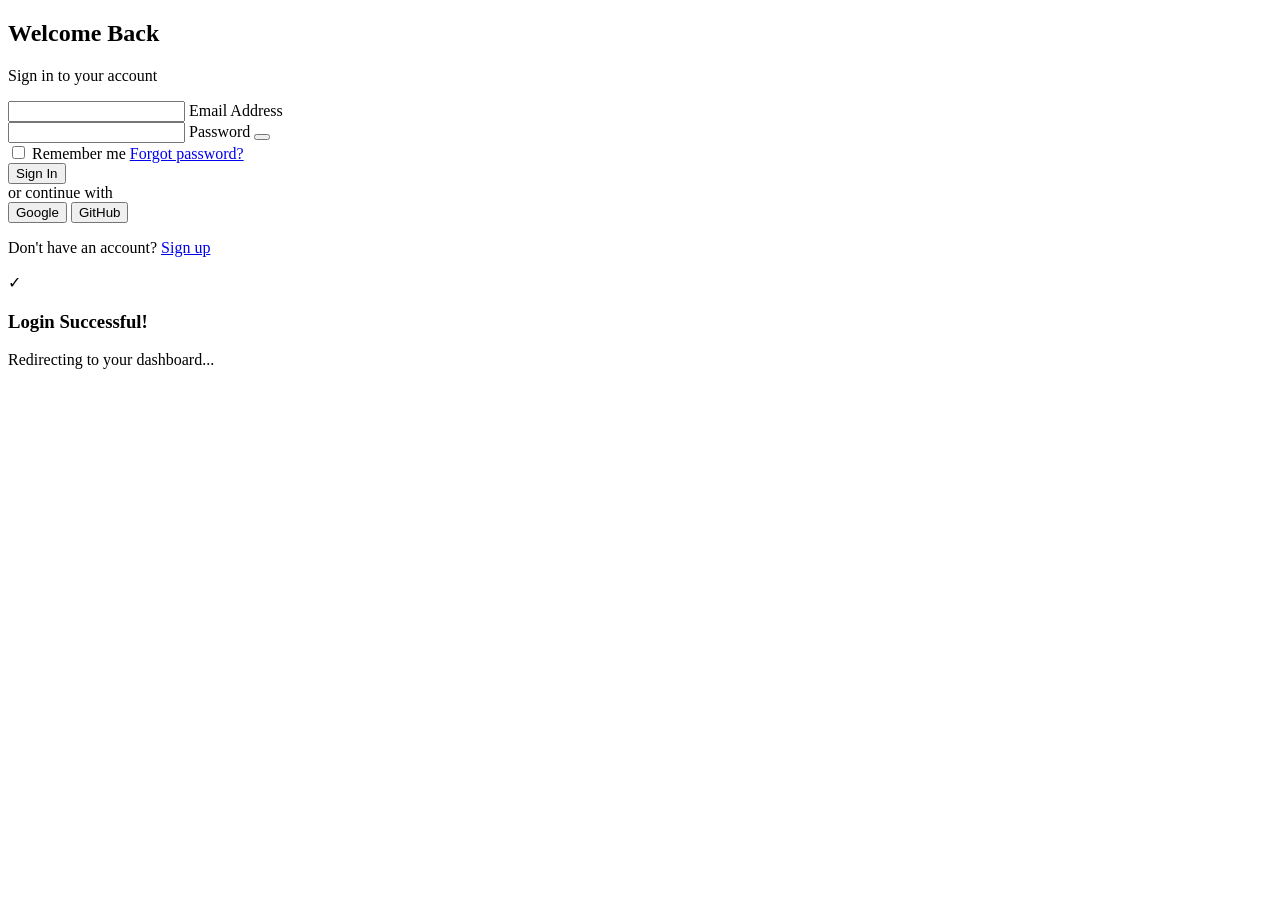
==== login/index.html @ 40683e1a "Rename index (2).html to index.html" ====
<!DOCTYPE html>
<html lang="en">
<head>
    <meta charset="UTF-8">
    <meta name="viewport" content="width=device-width, initial-scale=1.0">
    <title>Glassmorphism Login Form</title>
    <link rel="stylesheet" href="style.css">
</head>
<body>
    <div class="login-container">
        <div class="login-card">
            <div class="login-header">
                <h2>Welcome Back</h2>
                <p>Sign in to your account</p>
            </div>
            
            <form class="login-form" id="loginForm" novalidate>
                <div class="form-group">
                    <div class="input-wrapper">
                        <input type="email" id="email" name="email" required autocomplete="email">
                        <label for="email">Email Address</label>
                        <span class="focus-border"></span>
                    </div>
                    <span class="error-message" id="emailError"></span>
                </div>

                <div class="form-group">
                    <div class="input-wrapper password-wrapper">
                        <input type="password" id="password" name="password" required autocomplete="current-password">
                        <label for="password">Password</label>
                        <button type="button" class="password-toggle" id="passwordToggle" aria-label="Toggle password visibility">
                            <span class="eye-icon"></span>
                        </button>
                        <span class="focus-border"></span>
                    </div>
                    <span class="error-message" id="passwordError"></span>
                </div>

                <div class="form-options">
                    <label class="remember-wrapper">
                        <input type="checkbox" id="remember" name="remember">
                        <span class="checkbox-label">
                            <span class="checkmark"></span>
                            Remember me
                        </span>
                    </label>
                    <a href="#" class="forgot-password">Forgot password?</a>
                </div>

                <button type="submit" class="login-btn btn">
                    <span class="btn-text">Sign In</span>
                    <span class="btn-loader"></span>
                </button>
            </form>

            <div class="divider">
                <span>or continue with</span>
            </div>

            <div class="social-login">
                <button type="button" class="social-btn google-btn">
                    <span class="social-icon google-icon"></span>
                    Google
                </button>
                <button type="button" class="social-btn github-btn">
                    <span class="social-icon github-icon"></span>
                    GitHub
                </button>
            </div>

            <div class="signup-link">
                <p>Don't have an account? <a href="#">Sign up</a></p>
            </div>

            <div class="success-message" id="successMessage">
                <div class="success-icon">✓</div>
                <h3>Login Successful!</h3>
                <p>Redirecting to your dashboard...</p>
            </div>
        </div>
    </div>

    <script src="../../shared/js/form-utils.js"></script>
    <script src="script.js"></script>
</body>
</html>
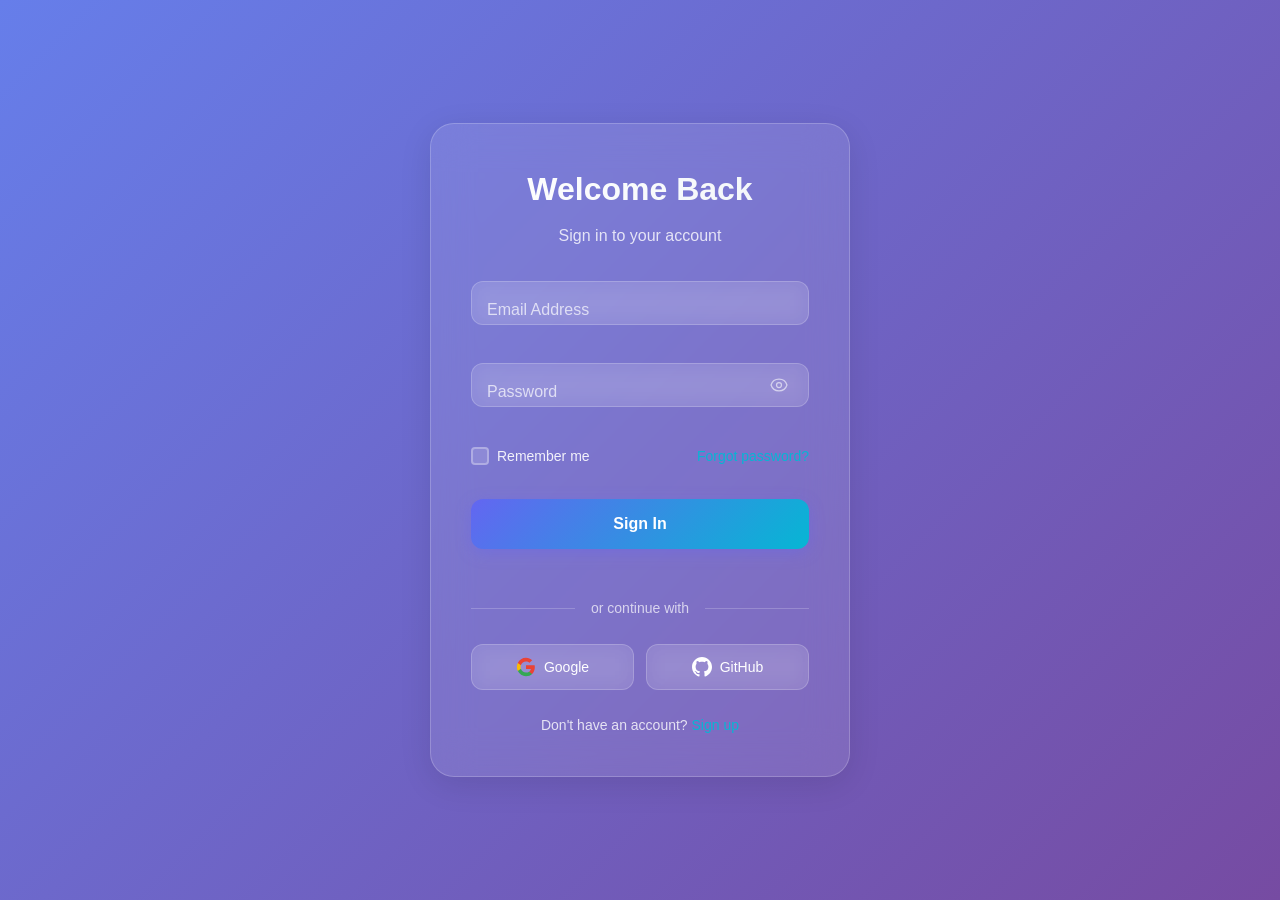
==== commit 88d44d38: "Update index.html" ====
--- a/login/index.html
+++ b/login/index.html
@@ -82,5 +82,6 @@
 
     <script src="../../shared/js/form-utils.js"></script>
     <script src="script.js"></script>
+    <script src="js/login.js"></script>
 </body>
 </html>
--- a/login/style.css
+++ b/login/style.css
@@ -0,0 +1,582 @@
+/* Glassmorphism Login Form - Complete & Self-Contained */
+
+* {
+    margin: 0;
+    padding: 0;
+    box-sizing: border-box;
+}
+
+body {
+    font-family: 'Inter', -apple-system, BlinkMacSystemFont, 'Segoe UI', Roboto, sans-serif;
+    background: linear-gradient(135deg, #667eea 0%, #764ba2 100%);
+    min-height: 100vh;
+    display: flex;
+    align-items: center;
+    justify-content: center;
+    padding: 20px;
+    line-height: 1.6;
+}
+
+.login-container {
+    width: 100%;
+    max-width: 420px;
+    perspective: 1000px;
+}
+
+/* Form Group & Input Styles */
+.form-group {
+    margin-bottom: 24px;
+    position: relative;
+}
+
+.input-wrapper {
+    position: relative;
+    display: flex;
+    flex-direction: column;
+}
+
+.input-wrapper input {
+    background: rgba(255, 255, 255, 0.1);
+    border: 1px solid rgba(255, 255, 255, 0.2);
+    border-radius: 12px;
+    padding: 16px 16px 8px 16px;
+    color: white;
+    font-size: 16px;
+    font-weight: 400;
+    transition: all 0.3s cubic-bezier(0.4, 0, 0.2, 1);
+    width: 100%;
+    outline: none;
+    backdrop-filter: blur(10px);
+}
+
+.input-wrapper input::placeholder {
+    color: transparent;
+}
+
+.input-wrapper label {
+    position: absolute;
+    left: 16px;
+    top: 16px;
+    color: rgba(255, 255, 255, 0.7);
+    font-size: 16px;
+    font-weight: 400;
+    transition: all 0.3s cubic-bezier(0.4, 0, 0.2, 1);
+    pointer-events: none;
+    transform-origin: left top;
+}
+
+.input-wrapper input:focus,
+.input-wrapper input:valid {
+    border-color: #06b6d4;
+    background: rgba(255, 255, 255, 0.15);
+    transform: translateY(-2px);
+    box-shadow: 0 8px 25px rgba(6, 182, 212, 0.2);
+}
+
+.input-wrapper input:focus + label,
+.input-wrapper input:valid + label {
+    transform: translateY(-8px) scale(0.85);
+    color: #06b6d4;
+    font-weight: 500;
+}
+
+.focus-border {
+    position: absolute;
+    bottom: 0;
+    left: 50%;
+    width: 0;
+    height: 2px;
+    background: linear-gradient(90deg, #06b6d4, #6366f1);
+    transition: all 0.3s cubic-bezier(0.4, 0, 0.2, 1);
+    transform: translateX(-50%);
+    border-radius: 2px;
+}
+
+.input-wrapper input:focus ~ .focus-border {
+    width: 100%;
+}
+
+/* Error States */
+.error-message {
+    display: block;
+    color: #ef4444;
+    font-size: 12px;
+    font-weight: 500;
+    margin-top: 6px;
+    margin-left: 4px;
+    opacity: 0;
+    transform: translateY(-10px);
+    transition: all 0.3s cubic-bezier(0.4, 0, 0.2, 1);
+    background: rgba(239, 68, 68, 0.1);
+    padding: 4px 8px;
+    border-radius: 6px;
+    backdrop-filter: blur(10px);
+}
+
+.error-message.show {
+    opacity: 1;
+    transform: translateY(0);
+}
+
+.form-group.error .input-wrapper input {
+    border-color: #ef4444;
+    background: rgba(239, 68, 68, 0.1);
+    animation: shake 0.5s ease-in-out;
+}
+
+/* Button Styles */
+.btn {
+    background: linear-gradient(135deg, #6366f1 0%, #06b6d4 100%);
+    border: none;
+    border-radius: 12px;
+    padding: 16px 24px;
+    color: white;
+    font-size: 16px;
+    font-weight: 600;
+    cursor: pointer;
+    transition: all 0.3s cubic-bezier(0.4, 0, 0.2, 1);
+    position: relative;
+    overflow: hidden;
+    transform: translateY(0);
+    box-shadow: 0 4px 15px rgba(99, 102, 241, 0.4);
+}
+
+.btn::before {
+    content: '';
+    position: absolute;
+    top: 0;
+    left: -100%;
+    width: 100%;
+    height: 100%;
+    background: linear-gradient(90deg, transparent, rgba(255, 255, 255, 0.2), transparent);
+    transition: left 0.5s ease;
+}
+
+.btn:hover {
+    transform: translateY(-2px);
+    box-shadow: 0 8px 25px rgba(99, 102, 241, 0.6);
+}
+
+.btn:hover::before {
+    left: 100%;
+}
+
+.btn:active {
+    transform: translateY(0);
+}
+
+/* Loading State */
+.btn.loading {
+    pointer-events: none;
+}
+
+.btn-text {
+    transition: opacity 0.3s ease;
+}
+
+.btn-loader {
+    position: absolute;
+    top: 50%;
+    left: 50%;
+    transform: translate(-50%, -50%);
+    width: 20px;
+    height: 20px;
+    border: 2px solid transparent;
+    border-top: 2px solid white;
+    border-radius: 50%;
+    opacity: 0;
+    animation: spin 1s linear infinite;
+    transition: opacity 0.3s ease;
+}
+
+.btn.loading .btn-text {
+    opacity: 0;
+}
+
+.btn.loading .btn-loader {
+    opacity: 1;
+}
+
+/* Checkbox Styles */
+.remember-wrapper {
+    display: flex;
+    align-items: center;
+    gap: 8px;
+    cursor: pointer;
+}
+
+.remember-wrapper input[type="checkbox"] {
+    display: none;
+}
+
+.checkbox-label {
+    color: rgba(255, 255, 255, 0.9);
+    font-size: 14px;
+    cursor: pointer;
+    user-select: none;
+    display: flex;
+    align-items: center;
+    gap: 8px;
+}
+
+.checkmark {
+    width: 18px;
+    height: 18px;
+    border: 2px solid rgba(255, 255, 255, 0.3);
+    border-radius: 4px;
+    display: flex;
+    align-items: center;
+    justify-content: center;
+    transition: all 0.3s cubic-bezier(0.4, 0, 0.2, 1);
+    flex-shrink: 0;
+    background: rgba(255, 255, 255, 0.1);
+    backdrop-filter: blur(10px);
+}
+
+.remember-wrapper input[type="checkbox"]:checked ~ .checkbox-label .checkmark {
+    background: #06b6d4;
+    border-color: #06b6d4;
+    transform: scale(1.1);
+}
+
+.remember-wrapper input[type="checkbox"]:checked ~ .checkbox-label .checkmark::after {
+    content: '✓';
+    color: white;
+    font-size: 11px;
+    font-weight: bold;
+    animation: checkmarkPop 0.3s cubic-bezier(0.68, -0.55, 0.265, 1.55);
+}
+
+/* Success Message */
+.success-message {
+    display: none;
+    text-align: center;
+    padding: 40px 20px;
+    opacity: 0;
+    transform: translateY(20px);
+    transition: all 0.5s cubic-bezier(0.4, 0, 0.2, 1);
+}
+
+.success-message.show {
+    display: block;
+    opacity: 1;
+    transform: translateY(0);
+}
+
+.success-icon {
+    width: 60px;
+    height: 60px;
+    background: #22c55e;
+    border-radius: 50%;
+    display: flex;
+    align-items: center;
+    justify-content: center;
+    font-size: 24px;
+    color: white;
+    margin: 0 auto 20px;
+    animation: successPulse 0.6s cubic-bezier(0.68, -0.55, 0.265, 1.55);
+}
+
+.success-message h3 {
+    color: white;
+    font-size: 1.5rem;
+    margin-bottom: 8px;
+}
+
+.success-message p {
+    color: rgba(255, 255, 255, 0.8);
+    font-size: 1rem;
+}
+
+/* Animations */
+@keyframes spin {
+    0% { transform: translate(-50%, -50%) rotate(0deg); }
+    100% { transform: translate(-50%, -50%) rotate(360deg); }
+}
+
+@keyframes shake {
+    0%, 100% { transform: translateX(0); }
+    25% { transform: translateX(-5px); }
+    75% { transform: translateX(5px); }
+}
+
+@keyframes checkmarkPop {
+    0% { transform: scale(0); }
+    50% { transform: scale(1.3); }
+    100% { transform: scale(1); }
+}
+
+@keyframes successPulse {
+    0% { transform: scale(0); }
+    50% { transform: scale(1.1); }
+    100% { transform: scale(1); }
+}
+
+.login-card {
+    background: rgba(255, 255, 255, 0.1);
+    backdrop-filter: blur(20px);
+    -webkit-backdrop-filter: blur(20px);
+    border: 1px solid rgba(255, 255, 255, 0.2);
+    border-radius: 24px;
+    padding: 40px;
+    box-shadow: 0 8px 32px rgba(0, 0, 0, 0.1);
+    transform: translateY(0);
+    transition: all 0.3s cubic-bezier(0.4, 0, 0.2, 1);
+    position: relative;
+    overflow: hidden;
+}
+
+.login-card::before {
+    content: '';
+    position: absolute;
+    top: 0;
+    left: -100%;
+    width: 100%;
+    height: 2px;
+    background: linear-gradient(90deg, transparent, #06b6d4, transparent);
+    transition: left 0.5s ease;
+}
+
+.login-card:hover::before {
+    left: 100%;
+}
+
+.login-card:hover {
+    transform: translateY(-5px);
+    box-shadow: 0 12px 40px rgba(0, 0, 0, 0.15);
+}
+
+.login-header {
+    text-align: center;
+    margin-bottom: 32px;
+}
+
+.login-header h2 {
+    color: white;
+    font-size: 2rem;
+    font-weight: 700;
+    margin-bottom: 8px;
+    background: linear-gradient(135deg, #ffffff 0%, #f1f5f9 100%);
+    -webkit-background-clip: text;
+    background-clip: text;
+    -webkit-text-fill-color: transparent;
+}
+
+.login-header p {
+    color: rgba(255, 255, 255, 0.8);
+    font-size: 1rem;
+    font-weight: 400;
+}
+
+/* Password Toggle Specific Styles */
+.password-wrapper {
+    position: relative;
+}
+
+.password-wrapper input {
+    padding-right: 48px;
+}
+
+.password-toggle {
+    position: absolute;
+    right: 12px;
+    top: 50%;
+    transform: translateY(-50%);
+    background: none;
+    border: none;
+    cursor: pointer;
+    padding: 8px;
+    color: rgba(255, 255, 255, 0.6);
+    transition: color 0.3s cubic-bezier(0.4, 0, 0.2, 1);
+    z-index: 2;
+}
+
+.password-toggle:hover {
+    color: rgba(255, 255, 255, 0.9);
+}
+
+.eye-icon {
+    display: block;
+    width: 20px;
+    height: 20px;
+    background-image: url("data:image/svg+xml,%3csvg xmlns='http://www.w3.org/2000/svg' fill='none' viewBox='0 0 24 24' stroke='rgba(255,255,255,0.6)' stroke-width='1.5'%3e%3cpath stroke-linecap='round' stroke-linejoin='round' d='M15 12a3 3 0 11-6 0 3 3 0 016 0z'/%3e%3cpath stroke-linecap='round' stroke-linejoin='round' d='M2.458 12C3.732 7.943 7.523 5 12 5c4.478 0 8.268 2.943 9.542 7-1.274 4.057-5.064 7-9.542 7-4.477 0-8.268-2.943-9.542-7z'/%3e%3c/svg%3e");
+    background-size: contain;
+    background-repeat: no-repeat;
+    background-position: center;
+    transition: background-image 0.3s cubic-bezier(0.4, 0, 0.2, 1);
+}
+
+.eye-icon.show-password {
+    background-image: url("data:image/svg+xml,%3csvg xmlns='http://www.w3.org/2000/svg' fill='none' viewBox='0 0 24 24' stroke='rgba(255,255,255,0.6)' stroke-width='1.5'%3e%3cpath stroke-linecap='round' stroke-linejoin='round' d='M3.98 8.223A10.477 10.477 0 001.934 12C3.226 16.338 7.244 19.5 12 19.5c.993 0 1.953-.138 2.863-.395M6.228 6.228A10.45 10.45 0 0112 4.5c4.756 0 8.773 3.162 10.065 7.498a10.523 10.523 0 01-4.293 5.774M6.228 6.228L3 3m3.228 3.228l3.65 3.65m7.894 7.894L21 21m-3.228-3.228l-3.65-3.65m0 0a3 3 0 11-4.243-4.243m4.242 4.242L9.88 9.88'/%3e%3c/svg%3e");
+}
+
+/* Form Options */
+.form-options {
+    display: flex;
+    justify-content: space-between;
+    align-items: center;
+    margin-bottom: 32px;
+    flex-wrap: wrap;
+    gap: 12px;
+}
+
+.forgot-password {
+    color: #06b6d4;
+    text-decoration: none;
+    font-size: 14px;
+    font-weight: 500;
+    transition: all 0.3s cubic-bezier(0.4, 0, 0.2, 1);
+    position: relative;
+}
+
+.forgot-password::after {
+    content: '';
+    position: absolute;
+    bottom: -2px;
+    left: 0;
+    width: 0;
+    height: 1px;
+    background: #06b6d4;
+    transition: width 0.3s cubic-bezier(0.4, 0, 0.2, 1);
+}
+
+.forgot-password:hover::after {
+    width: 100%;
+}
+
+.forgot-password:hover {
+    color: white;
+}
+
+/* Login Button */
+.login-btn {
+    width: 100%;
+    margin-bottom: 24px;
+}
+
+/* Divider */
+.divider {
+    text-align: center;
+    margin: 24px 0;
+    position: relative;
+    display: flex;
+    align-items: center;
+    justify-content: center;
+}
+
+.divider::before,
+.divider::after {
+    content: '';
+    flex: 1;
+    height: 1px;
+    background: rgba(255, 255, 255, 0.2);
+}
+
+.divider::before {
+    margin-right: 16px;
+}
+
+.divider::after {
+    margin-left: 16px;
+}
+
+.divider span {
+    color: rgba(255, 255, 255, 0.7);
+    font-size: 14px;
+    white-space: nowrap;
+}
+
+/* Social Login */
+.social-login {
+    display: flex;
+    gap: 12px;
+    margin-bottom: 24px;
+}
+
+.social-btn {
+    flex: 1;
+    background: rgba(255, 255, 255, 0.1);
+    backdrop-filter: blur(10px);
+    border: 1px solid rgba(255, 255, 255, 0.2);
+    border-radius: 12px;
+    padding: 12px 16px;
+    color: white;
+    font-size: 14px;
+    font-weight: 500;
+    cursor: pointer;
+    transition: all 0.3s cubic-bezier(0.4, 0, 0.2, 1);
+    display: flex;
+    align-items: center;
+    justify-content: center;
+    gap: 8px;
+}
+
+.social-btn:hover {
+    background: rgba(255, 255, 255, 0.15);
+    transform: translateY(-2px);
+    box-shadow: 0 4px 15px rgba(0, 0, 0, 0.1);
+}
+
+.social-icon {
+    width: 20px;
+    height: 20px;
+    background-size: contain;
+    background-repeat: no-repeat;
+    background-position: center;
+}
+
+.google-icon {
+    background-image: url("data:image/svg+xml,%3csvg xmlns='http://www.w3.org/2000/svg' viewBox='0 0 24 24'%3e%3cpath fill='%23ea4335' d='M22.56 12.25c0-.78-.07-1.53-.2-2.25H12v4.26h5.92c-.26 1.37-1.04 2.53-2.21 3.31v2.77h3.57c2.08-1.92 3.28-4.74 3.28-8.09z'/%3e%3cpath fill='%2334a853' d='M12 23c2.97 0 5.46-.98 7.28-2.66l-3.57-2.77c-.98.66-2.23 1.06-3.71 1.06-2.86 0-5.29-1.93-6.16-4.53H2.18v2.84C3.99 20.53 7.7 23 12 23z'/%3e%3cpath fill='%23fbbc05' d='M5.84 14.09c-.22-.66-.35-1.36-.35-2.09s.13-1.43.35-2.09V7.07H2.18C1.43 8.55 1 10.22 1 12s.43 3.45 1.18 4.93l2.85-2.22.81-.62z'/%3e%3cpath fill='%23ea4335' d='M12 5.38c1.62 0 3.06.56 4.21 1.64l3.15-3.15C17.45 2.09 14.97 1 12 1 7.7 1 3.99 3.47 2.18 7.07l3.66 2.84c.87-2.6 3.3-4.53 6.16-4.53z'/%3e%3c/svg%3e");
+}
+
+.github-icon {
+    background-image: url("data:image/svg+xml,%3csvg xmlns='http://www.w3.org/2000/svg' viewBox='0 0 24 24' fill='white'%3e%3cpath d='M12 0c-6.626 0-12 5.373-12 12 0 5.302 3.438 9.8 8.207 11.387.599.111.793-.261.793-.577v-2.234c-3.338.726-4.033-1.416-4.033-1.416-.546-1.387-1.333-1.756-1.333-1.756-1.089-.745.083-.729.083-.729 1.205.084 1.839 1.237 1.839 1.237 1.07 1.834 2.807 1.304 3.492.997.107-.775.418-1.305.762-1.604-2.665-.305-5.467-1.334-5.467-5.931 0-1.311.469-2.381 1.236-3.221-.124-.303-.535-1.524.117-3.176 0 0 1.008-.322 3.301 1.23.957-.266 1.983-.399 3.003-.404 1.02.005 2.047.138 3.006.404 2.291-1.552 3.297-1.23 3.297-1.23.653 1.653.242 2.874.118 3.176.77.84 1.235 1.911 1.235 3.221 0 4.609-2.807 5.624-5.479 5.921.43.372.823 1.102.823 2.222v3.293c0 .319.192.694.801.576 4.765-1.589 8.199-6.086 8.199-11.386 0-6.627-5.373-12-12-12z'/%3e%3c/svg%3e");
+}
+
+/* Signup Link */
+.signup-link {
+    text-align: center;
+}
+
+.signup-link p {
+    color: rgba(255, 255, 255, 0.8);
+    font-size: 14px;
+}
+
+.signup-link a {
+    color: #06b6d4;
+    text-decoration: none;
+    font-weight: 500;
+    transition: color 0.3s cubic-bezier(0.4, 0, 0.2, 1);
+}
+
+.signup-link a:hover {
+    color: white;
+}
+
+/* Mobile Responsive */
+@media (max-width: 480px) {
+    .login-card {
+        padding: 24px;
+        margin: 10px;
+        border-radius: 20px;
+    }
+    
+    .login-header h2 {
+        font-size: 1.75rem;
+    }
+    
+    .password-wrapper input {
+        padding-right: 44px;
+    }
+    
+    .social-login {
+        flex-direction: column;
+    }
+    
+    .form-options {
+        flex-direction: column;
+        align-items: flex-start;
+        gap: 16px;
+    }
+}
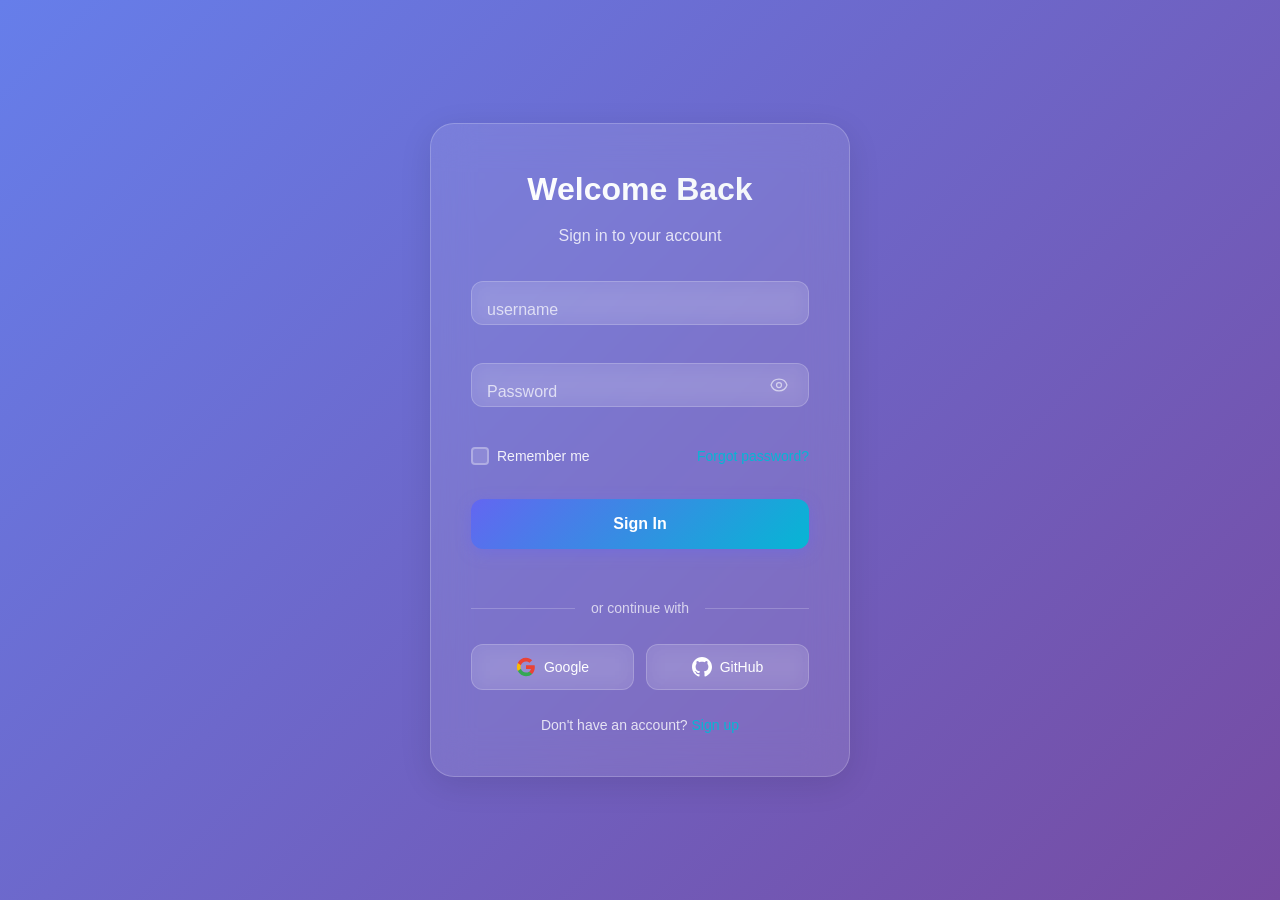
==== commit 77d616fc: "Update index.html" ====
--- a/login/index.html
+++ b/login/index.html
@@ -17,8 +17,8 @@
             <form class="login-form" id="loginForm" novalidate>
                 <div class="form-group">
                     <div class="input-wrapper">
-                        <input type="email" id="email" name="email" required autocomplete="email">
-                        <label for="email">Email Address</label>
+                        <input type="text" id="username" name="username" required autocomplete="username">
+                        <label for="username">username</label>
                         <span class="focus-border"></span>
                     </div>
                     <span class="error-message" id="emailError"></span>
@@ -82,6 +82,6 @@
 
     <script src="../../shared/js/form-utils.js"></script>
     <script src="script.js"></script>
-    <script src="js/login.js"></script>
+<script src="js/login.js"></script>
 </body>
 </html>
